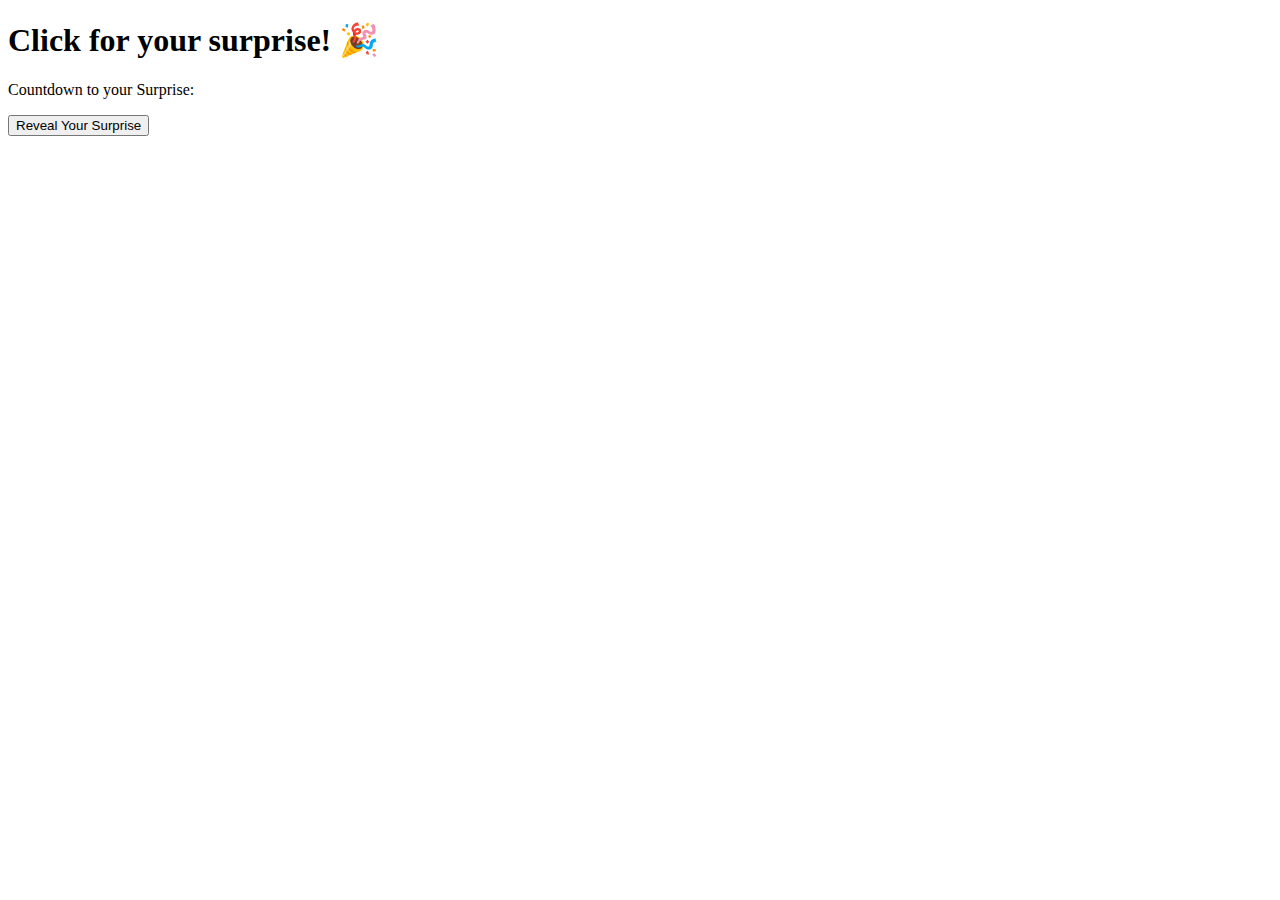
==== index.html @ 6b4a4910 "Create index.html" ====
<!DOCTYPE html>
<html lang="en">
<head>
  <meta charset="UTF-8">
  <meta name="viewport" content="width=device-width, initial-scale=1.0">
  <title>Morgany</title>
  <link rel="stylesheet" href="styles.css">
</head>
<body>
  <div class="container">
    <h1>Click for your surprise! 🎉</h1>
    <p class="subtitle">Countdown to your Surprise:</p>
    <div id="countdown" class="countdown"></div>
    <button id="reveal-button" class="animated-button">Reveal Your Surprise</button>
    <input type="password" id="passcode" placeholder="Enter Passcode" style="display:none;">
    <button id="submit-passcode" style="display:none;">Submit</button>
    <p id="error-message" class="error-message" style="display:none;">Incorrect passcode. Try again.</p>
  </div>
  <audio autoplay loop>
    <source src="assets/music.mp3" type="audio/mpeg">
  </audio>
  <script src="script.js"></script>
</body>
</html>
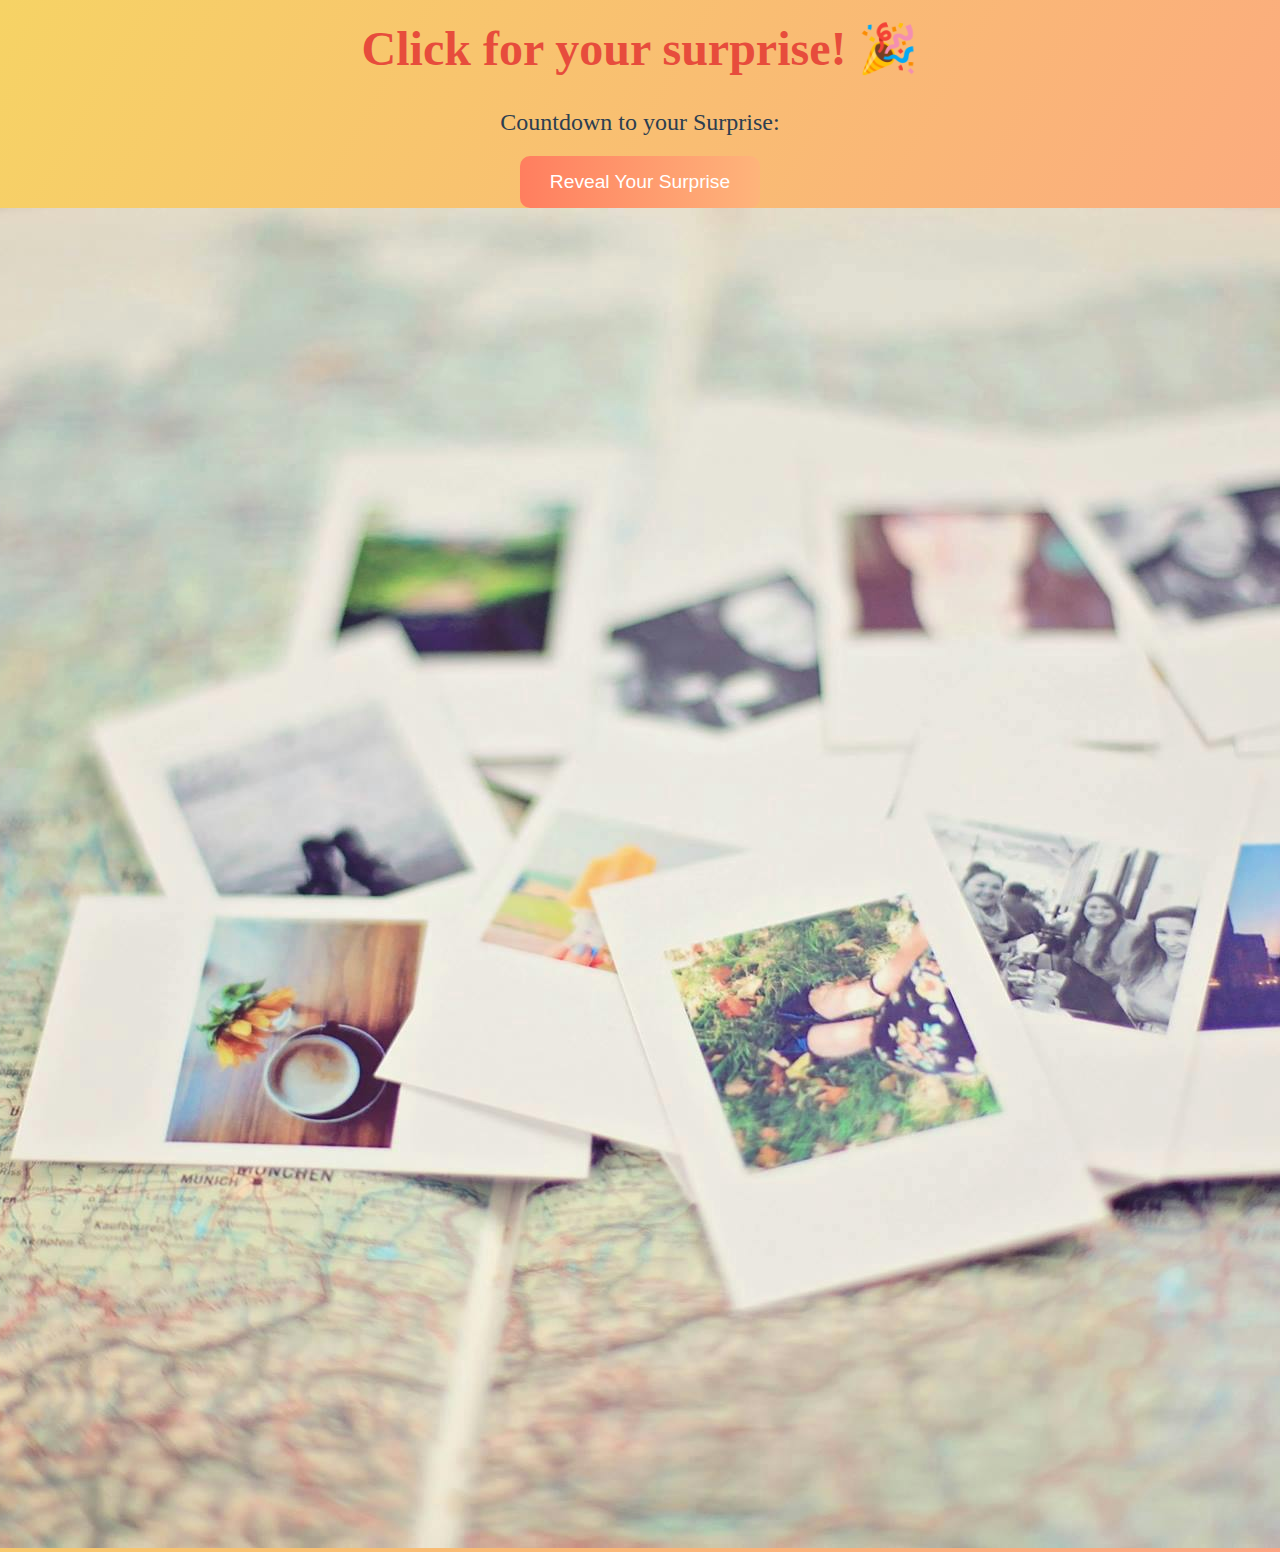
==== commit bf4c395b: "Update index.html" ====
--- a/index.html
+++ b/index.html
@@ -15,6 +15,7 @@
     <input type="password" id="passcode" placeholder="Enter Passcode" style="display:none;">
     <button id="submit-passcode" style="display:none;">Submit</button>
     <p id="error-message" class="error-message" style="display:none;">Incorrect passcode. Try again.</p>
+     <img src="assets/pexels.jpg" alt="Travel Inspiration">
   </div>
   <audio autoplay loop>
     <source src="assets/music.mp3" type="audio/mpeg">
--- a/styles.css
+++ b/styles.css
@@ -0,0 +1,107 @@
+body {
+  font-family: 'Playfair Display', serif;
+  background: linear-gradient(120deg, #f6d365, #fda085); /* Gradient background */
+  color: #2c3e50; /* Text color */
+  text-align: center;
+  margin: 0;
+  padding: 0;
+  height: 100vh; /* Full height background */
+  display: flex; /* Flex container for centering */
+  justify-content: center;
+h1 {
+  font-size: 3rem;
+  color: #e74c3c;
+  margin-top: 20px;
+}
+.subtitle {
+  font-size: 1.5rem;
+  margin: 10px 0;
+}
+.countdown {
+  font-size: 2rem;
+  margin: 20px 0;
+}
+.animated-button {
+  padding: 15px 30px;
+  font-size: 1.2rem;
+  border: none;
+  background: linear-gradient(to right, #ff7e5f, #feb47b); /* Gradient button */
+  color: white;
+  border-radius: 10px;
+  cursor: pointer;
+  transition: transform 0.3s ease, background 0.5s ease; /* Smooth animation */
+  animation: pulse 2s infinite; /* Add pulse effect */
+}
+
+.animated-button:hover {
+  transform: scale(1.1); /* Button grows slightly on hover */
+  background: linear-gradient(to right, #feb47b, #ff7e5f); /* Reverse gradient */
+}
+
+/* Add pulse effect for the button */
+@keyframes pulse {
+  0%, 100% {
+    transform: scale(1);
+  }
+  50% {
+    transform: scale(1.05);
+  }
+}
+/* Center the passcode input and button */
+#passcode, #submit-passcode {
+  display: block;
+  margin: 10px auto; /* Centers horizontally */
+  padding: 10px 20px; /* Adds padding inside the input/button */
+  font-size: 1rem; /* Adjusts the font size */
+  border-radius: 5px; /* Smooth corners */
+  border: 2px solid #3498db; /* Adds a border for contrast */
+  outline: none; /* Removes focus outline */
+}
+
+/* Hover effects for passcode elements */
+#passcode:focus {
+  border-color: #e74c3c; /* Changes border color on focus */
+  background-color: #fdfefe; /* Subtle background change */
+}
+
+#submit-passcode {
+  background-color: #3498db; /* Button background color */
+  color: white; /* Button text color */
+  cursor: pointer; /* Pointer cursor */
+  transition: background-color 0.3s ease; /* Smooth hover effect */
+}
+
+#submit-passcode:hover {
+  background-color: #2c3e50; /* Darker blue on hover */
+}
+
+/* Error message styling */
+#error-message {
+  color: #e74c3c;
+  font-weight: bold;
+  margin-top: 10px;
+  animation: fadeIn 0.5s ease-in-out; /* Subtle animation when shown */
+}
+/* Fade-out animation for the body */
+body {
+  animation: fadeIn 1s ease-in; /* Smooth fade-in on load */
+}
+
+@keyframes fadeIn {
+  from {
+    opacity: 0;
+  }
+  to {
+    opacity: 1;
+  }
+}
+
+@keyframes fadeOut {
+  from {
+    opacity: 1;
+  }
+  to {
+    opacity: 0;
+  }
+}
+
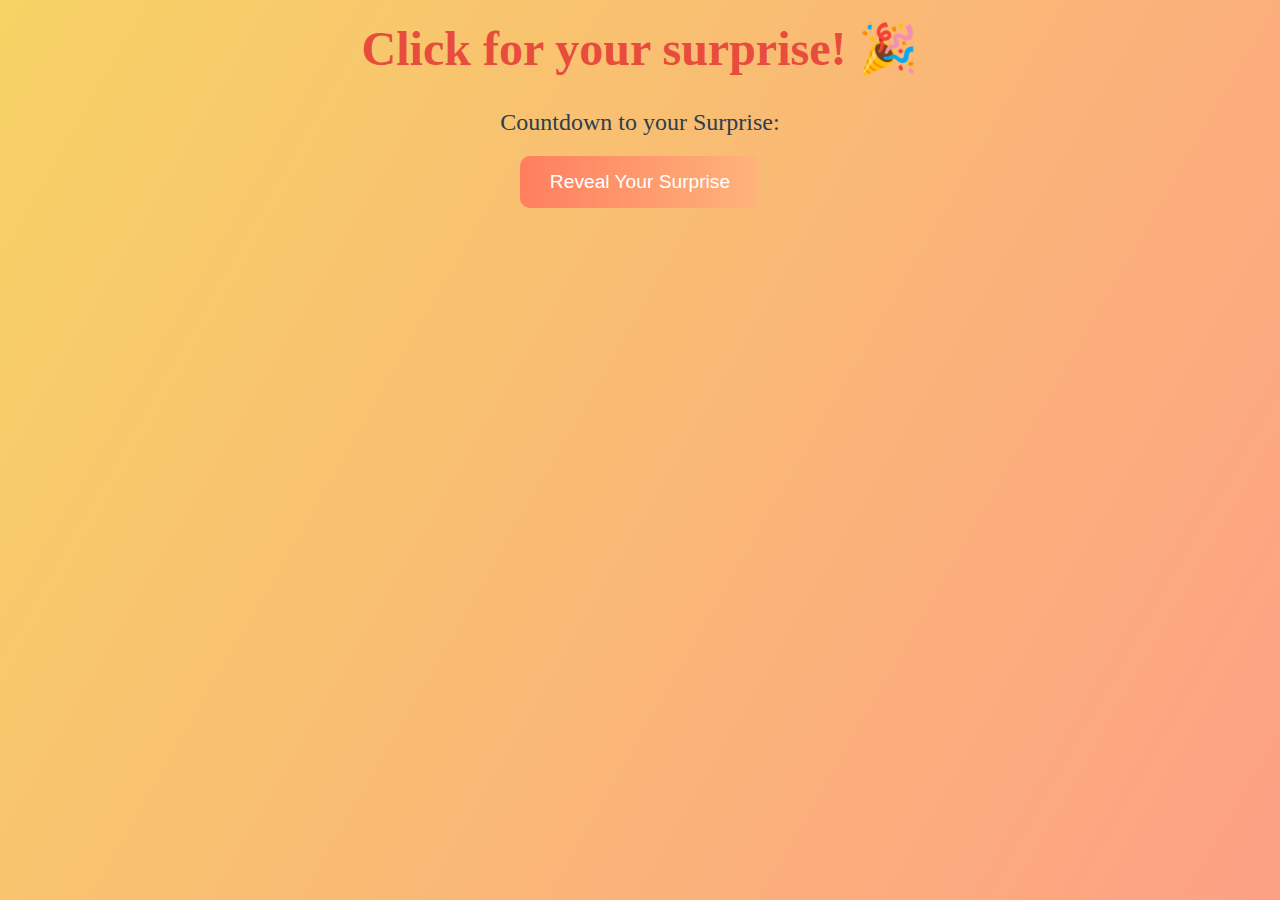
==== commit ba6a0dd0: "Update index.html" ====
--- a/index.html
+++ b/index.html
@@ -15,8 +15,6 @@
     <input type="password" id="passcode" placeholder="Enter Passcode" style="display:none;">
     <button id="submit-passcode" style="display:none;">Submit</button>
     <p id="error-message" class="error-message" style="display:none;">Incorrect passcode. Try again.</p>
-     <img src="assets/pexels.jpg" alt="Travel Inspiration">
-  </div>
   <audio autoplay loop>
     <source src="assets/music.mp3" type="audio/mpeg">
   </audio>
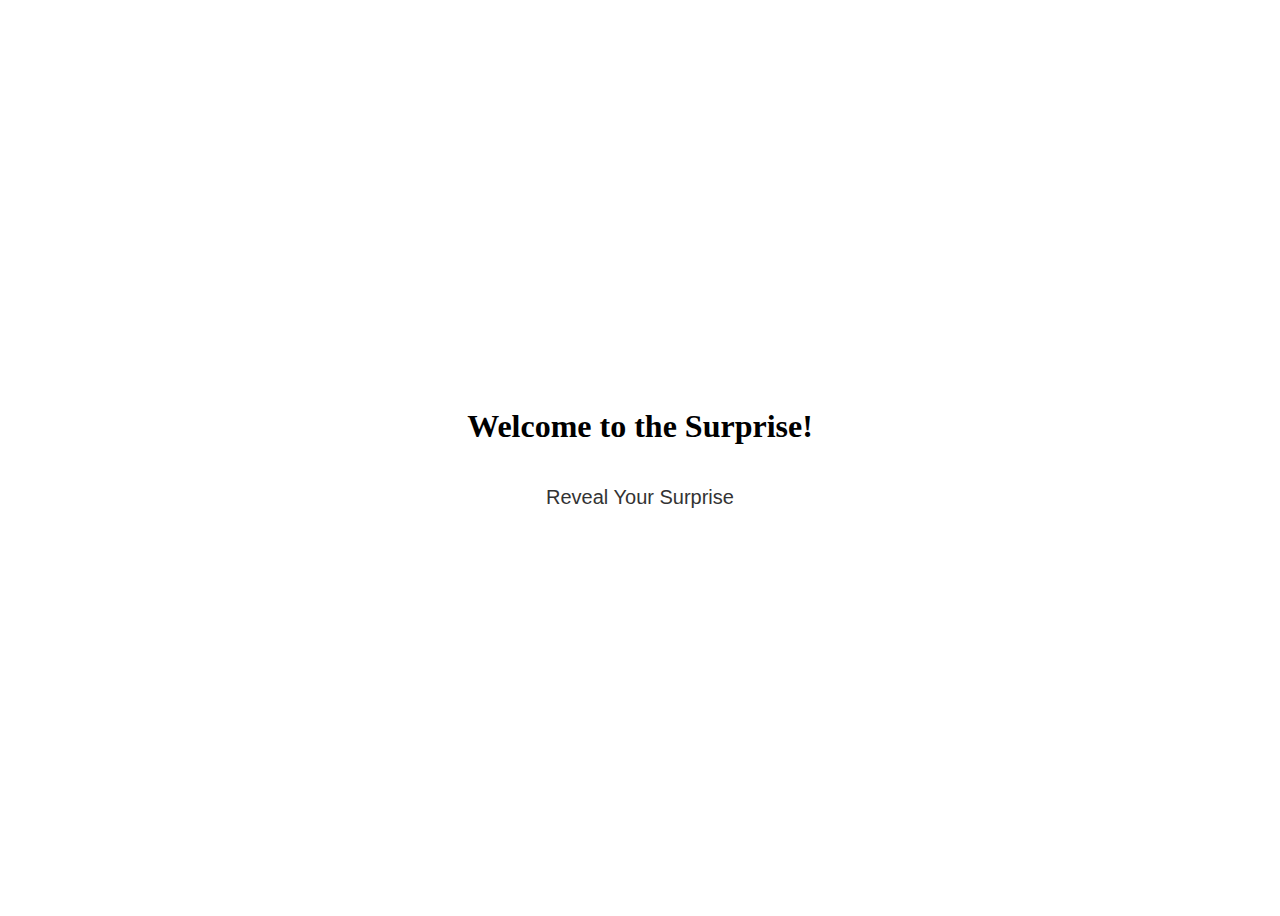
==== commit 0a95f475: "Update index.html" ====
--- a/index.html
+++ b/index.html
@@ -1,20 +1,19 @@
 <!DOCTYPE html>
 <html lang="en">
 <head>
-  <meta charset="UTF-8">
-  <meta name="viewport" content="width=device-width, initial-scale=1.0">
-  <title>Morgany</title>
-  <link rel="stylesheet" href="styles.css">
+    <meta charset="UTF-8">
+    <meta name="viewport" content="width=device-width, initial-scale=1.0">
+    <title>Surprise 40th Birthday Reveal</title>
+    <link rel="stylesheet" href="styles.css">
 </head>
 <body>
-  <div class="container">
-    <h1>Click for your surprise! 🎉</h1>
-    <p class="subtitle">Countdown to your Surprise:</p>
-    <div id="countdown" class="countdown"></div>
-    <button id="reveal-button" class="animated-button">Reveal Your Surprise</button>
-    <input type="password" id="passcode" placeholder="Enter Passcode" style="display:none;">
-    <button id="submit-passcode" style="display:none;">Submit</button>
-    <p id="error-message" class="error-message" style="display:none;">Incorrect passcode. Try again.</p>
+    <div id="reveal-container">
+        <h1>Welcome to the Surprise!</h1>
+        <button id="reveal-button" class="animated-button">Reveal Your Surprise</button>
+        <input type="text" id="passcode" placeholder="Enter Passcode" style="display: none;">
+        <button id="submit-passcode" style="display: none;">Submit</button>
+        <p id="error-message" style="display: none;">Incorrect passcode. Please try again.</p>
+    </div>
   <audio autoplay loop>
     <source src="assets/music.mp3" type="audio/mpeg">
   </audio>
--- a/styles.css
+++ b/styles.css
@@ -1,80 +1,53 @@
+/* Set background image for the entire body */
 body {
-  font-family: 'Playfair Display', serif;
-  background: linear-gradient(120deg, #f6d365, #fda085); /* Gradient background */
-  color: #2c3e50; /* Text color */
-  text-align: center;
-  margin: 0;
-  padding: 0;
-  height: 100vh; /* Full height background */
-  display: flex; /* Flex container for centering */
-  justify-content: center;
-h1 {
-  font-size: 3rem;
-  color: #e74c3c;
-  margin-top: 20px;
-}
-.subtitle {
-  font-size: 1.5rem;
-  margin: 10px 0;
-}
-.countdown {
-  font-size: 2rem;
-  margin: 20px 0;
-}
-.animated-button {
-  padding: 15px 30px;
-  font-size: 1.2rem;
-  border: none;
-  background: linear-gradient(to right, #ff7e5f, #feb47b); /* Gradient button */
-  color: white;
-  border-radius: 10px;
-  cursor: pointer;
-  transition: transform 0.3s ease, background 0.5s ease; /* Smooth animation */
-  animation: pulse 2s infinite; /* Add pulse effect */
+    background-image: url('assets/travel.jpg');  /* Path to your image */
+    background-size: cover;  /* Makes sure the image covers the whole screen */
+    background-position: center;  /* Centers the image */
+    background-repeat: no-repeat;  /* Prevents repeating the image */
+    height: 100vh;  /* Makes sure the background takes up the entire viewport */
+    display: flex;
+    justify-content: center;
+    align-items: center;
+    text-align: center;  /* Centers the content (button) */
 }
 
-.animated-button:hover {
-  transform: scale(1.1); /* Button grows slightly on hover */
-  background: linear-gradient(to right, #feb47b, #ff7e5f); /* Reverse gradient */
+/* Style the Reveal Button */
+#reveal-button {
+    background-color: rgba(255, 255, 255, 0.8);  /* Semi-transparent background to make text readable */
+    border: none;
+    padding: 20px 40px;
+    font-size: 20px;
+    color: #333;
+    cursor: pointer;
+    border-radius: 10px;
+    transition: all 0.3s ease;
 }
 
-/* Add pulse effect for the button */
-@keyframes pulse {
-  0%, 100% {
-    transform: scale(1);
-  }
-  50% {
-    transform: scale(1.05);
-  }
-}
-/* Center the passcode input and button */
-#passcode, #submit-passcode {
-  display: block;
-  margin: 10px auto; /* Centers horizontally */
-  padding: 10px 20px; /* Adds padding inside the input/button */
-  font-size: 1rem; /* Adjusts the font size */
-  border-radius: 5px; /* Smooth corners */
-  border: 2px solid #3498db; /* Adds a border for contrast */
-  outline: none; /* Removes focus outline */
+#reveal-button:hover {
+    background-color: rgba(255, 255, 255, 0.6);  /* Slightly darker on hover */
+    transform: scale(1.1);  /* Button grows slightly on hover */
 }
 
-/* Hover effects for passcode elements */
-#passcode:focus {
-  border-color: #e74c3c; /* Changes border color on focus */
-  background-color: #fdfefe; /* Subtle background change */
+/* Optional: Style the input and passcode section */
+#passcode {
+    padding: 10px;
+    font-size: 16px;
+    margin-top: 20px;
+    border-radius: 5px;
 }
 
 #submit-passcode {
-  background-color: #3498db; /* Button background color */
-  color: white; /* Button text color */
-  cursor: pointer; /* Pointer cursor */
-  transition: background-color 0.3s ease; /* Smooth hover effect */
+    padding: 10px 20px;
+    margin-top: 10px;
+    border-radius: 5px;
+    background-color: #ddd;
+    border: none;
+    cursor: pointer;
 }
 
 #submit-passcode:hover {
-  background-color: #2c3e50; /* Darker blue on hover */
+    background-color: #ccc;
 }
-
 /* Error message styling */
 #error-message {
   color: #e74c3c;
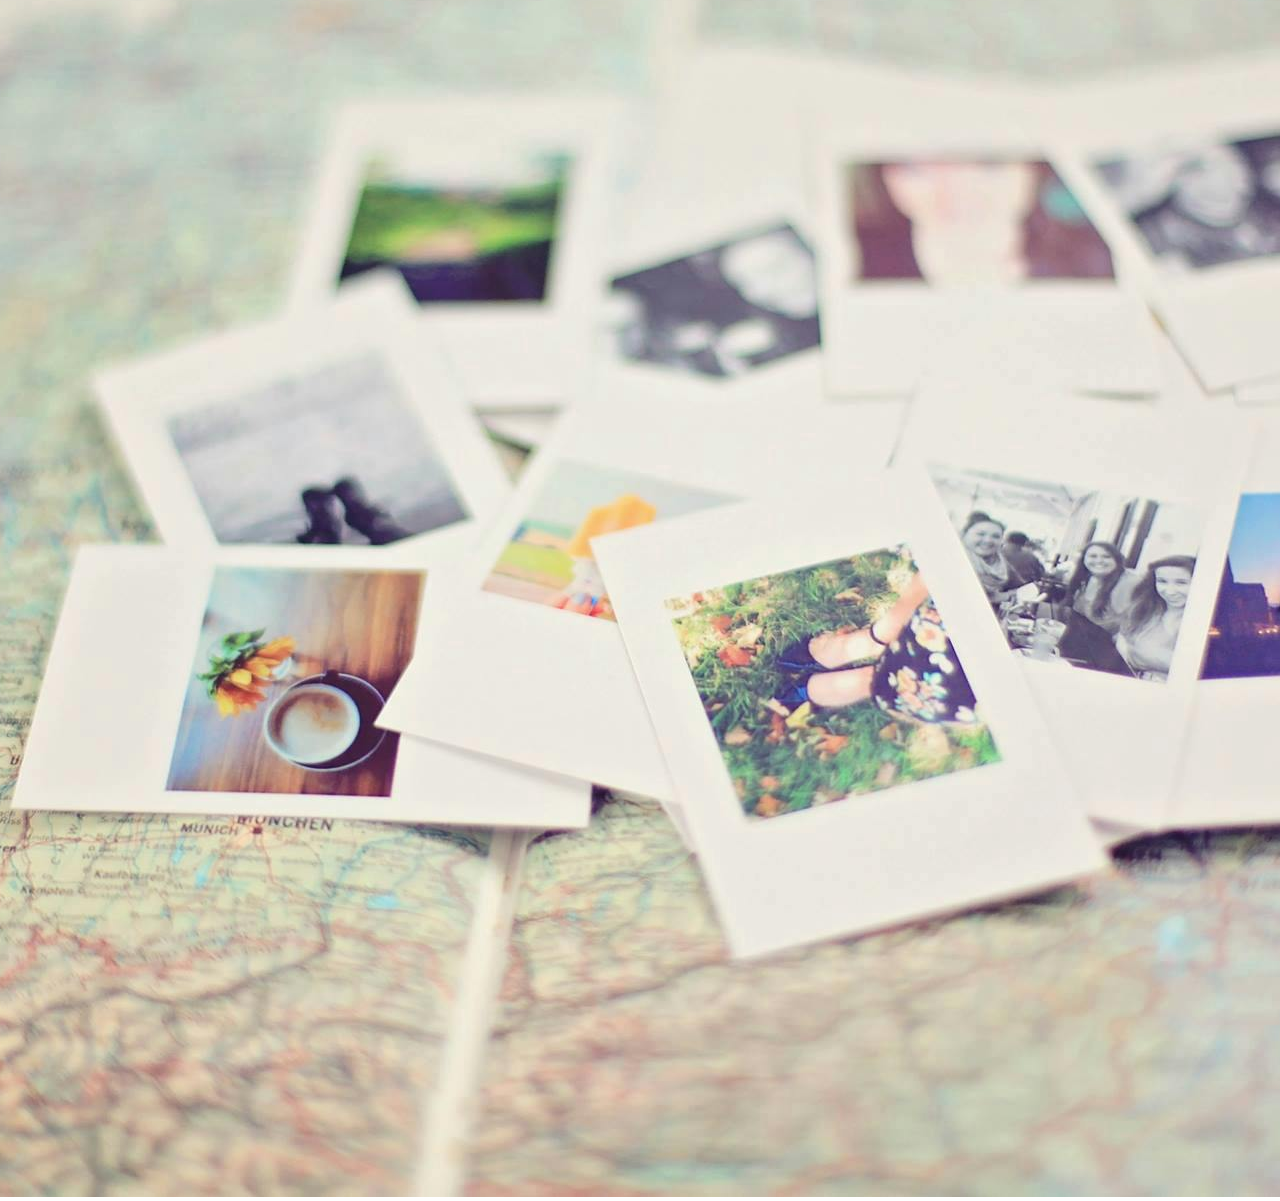
==== commit 515678b4: "Update index.html" ====
--- a/index.html
+++ b/index.html
@@ -13,10 +13,9 @@
         <input type="text" id="passcode" placeholder="Enter Passcode" style="display: none;">
         <button id="submit-passcode" style="display: none;">Submit</button>
         <p id="error-message" style="display: none;">Incorrect passcode. Please try again.</p>
+        <img src="assets/pexels.jpg" alt="Travel Inspiration" class="reveal-image">
     </div>
-  <audio autoplay loop>
-    <source src="assets/music.mp3" type="audio/mpeg">
-  </audio>
-  <script src="script.js"></script>
+
+    <script src="script.js"></script>
 </body>
 </html>
--- a/styles.css
+++ b/styles.css
@@ -1,6 +1,6 @@
 /* Set background image for the entire body */
 body {
-    background-image: url('assets/travel.jpg');  /* Path to your image */
+    background-image: url('assets/pexels.jpg');  /* Path to your image */
     background-size: cover;  /* Makes sure the image covers the whole screen */
     background-position: center;  /* Centers the image */
     background-repeat: no-repeat;  /* Prevents repeating the image */
